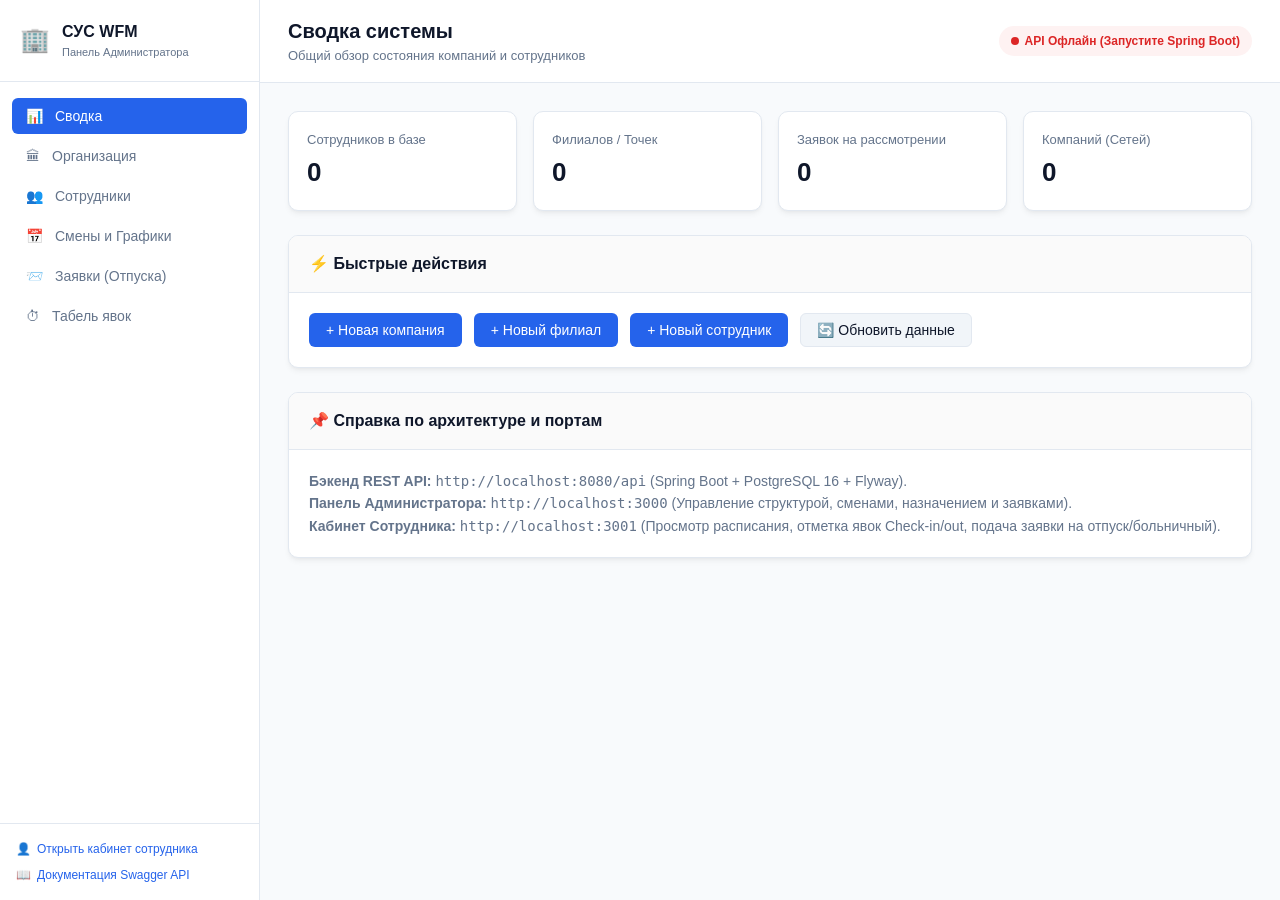
==== frontend/admin/index.html @ df0a139f "feat(ui): добавить Панель Администратора (порт 3000) и Кабинет Сотрудника (порт 3001) с поддержкой C" ====
<!DOCTYPE html>
<html lang="ru">
<head>
  <meta charset="UTF-8">
  <meta name="viewport" content="width=device-width, initial-scale=1.0">
  <title>СУС WFM • Панель Управления (Admin)</title>
  <link rel="stylesheet" href="style.css">
</head>
<body>

  <!-- Toast уведомления -->
  <div id="toast-container"></div>

  <!-- Боковая панель навигации -->
  <aside class="sidebar">
    <div class="brand">
      <div class="brand-icon">🏢</div>
      <div>
        <h1>СУС WFM</h1>
        <span>Панель Администратора</span>
      </div>
    </div>

    <nav class="nav-menu">
      <button class="nav-item active" data-section="dashboard">
        <span>📊</span> Сводка
      </button>
      <button class="nav-item" data-section="organization">
        <span>🏛</span> Организация
      </button>
      <button class="nav-item" data-section="employees">
        <span>👥</span> Сотрудники
      </button>
      <button class="nav-item" data-section="shifts">
        <span>📅</span> Смены и Графики
      </button>
      <button class="nav-item" data-section="requests">
        <span>📨</span> Заявки (Отпуска)
      </button>
      <button class="nav-item" data-section="attendance">
        <span>⏱</span> Табель явок
      </button>
    </nav>

    <div class="sidebar-footer">
      <a href="http://localhost:3001" target="_blank" class="sidebar-link">
        <span>👤</span> Открыть кабинет сотрудника
      </a>
      <a href="http://localhost:8080/swagger-ui.html" target="_blank" class="sidebar-link">
        <span>📖</span> Документация Swagger API
      </a>
    </div>
  </aside>

  <!-- Основная рабочая область -->
  <main class="content-area">
    <header class="top-header">
      <div class="header-title">
        <h2 id="current-page-title">Сводка системы</h2>
        <p id="current-page-subtitle">Общий обзор состояния компаний и сотрудников</p>
      </div>

      <div id="backend-status" class="status-badge offline">
        <span class="status-dot"></span>
        <span id="backend-status-text">Проверка связи...</span>
      </div>
    </header>

    <div class="page-container">

      <!-- 1. СВОДКА (DASHBOARD) -->
      <section id="section-dashboard" class="section active">
        <div class="stats-grid">
          <div class="stat-card">
            <div class="label">Сотрудников в базе</div>
            <div class="value" id="stat-employees-count">0</div>
          </div>
          <div class="stat-card">
            <div class="label">Филиалов / Точек</div>
            <div class="value" id="stat-branches-count">0</div>
          </div>
          <div class="stat-card">
            <div class="label">Заявок на рассмотрении</div>
            <div class="value" id="stat-requests-count">0</div>
          </div>
          <div class="stat-card">
            <div class="label">Компаний (Сетей)</div>
            <div class="value" id="stat-companies-count">0</div>
          </div>
        </div>

        <div class="panel">
          <div class="panel-header">
            <h3>⚡ Быстрые действия</h3>
          </div>
          <div class="panel-body" style="display: flex; gap: 12px; flex-wrap: wrap;">
            <button class="btn btn-primary" id="btn-quick-add-company">+ Новая компания</button>
            <button class="btn btn-primary" id="btn-quick-add-branch">+ Новый филиал</button>
            <button class="btn btn-primary" id="btn-quick-add-employee">+ Новый сотрудник</button>
            <button class="btn btn-secondary" id="btn-refresh-all">🔄 Обновить данные</button>
          </div>
        </div>

        <div class="panel">
          <div class="panel-header">
            <h3>📌 Справка по архитектуре и портам</h3>
          </div>
          <div class="panel-body" style="font-size: 14px; color: var(--text-muted); line-height: 1.6;">
            <p><strong>Бэкенд REST API:</strong> <code>http://localhost:8080/api</code> (Spring Boot + PostgreSQL 16 + Flyway).</p>
            <p><strong>Панель Администратора:</strong> <code>http://localhost:3000</code> (Управление структурой, сменами, назначением и заявками).</p>
            <p><strong>Кабинет Сотрудника:</strong> <code>http://localhost:3001</code> (Просмотр расписания, отметка явок Check-in/out, подача заявки на отпуск/больничный).</p>
          </div>
        </div>
      </section>

      <!-- 2. ОРГАНИЗАЦИЯ -->
      <section id="section-organization" class="section">
        <div class="grid-2">
          <!-- Компании -->
          <div class="panel">
            <div class="panel-header">
              <h3>Компании (Юрлица)</h3>
              <button class="btn btn-primary btn-sm" id="btn-add-company">+ Добавить</button>
            </div>
            <div class="panel-body table-responsive">
              <table class="data-table">
                <thead>
                  <tr>
                    <th>ID</th>
                    <th>Название</th>
                    <th>Действия</th>
                  </tr>
                </thead>
                <tbody id="companies-table-body">
                  <tr><td colspan="3" style="text-align: center;">Загрузка...</td></tr>
                </tbody>
              </table>
            </div>
          </div>

          <!-- Должности -->
          <div class="panel">
            <div class="panel-header">
              <h3>Справочник должностей</h3>
              <button class="btn btn-primary btn-sm" id="btn-add-position">+ Добавить</button>
            </div>
            <div class="panel-body table-responsive">
              <table class="data-table">
                <thead>
                  <tr>
                    <th>ID</th>
                    <th>Должность</th>
                    <th>Действия</th>
                  </tr>
                </thead>
                <tbody id="positions-table-body">
                  <tr><td colspan="3" style="text-align: center;">Загрузка...</td></tr>
                </tbody>
              </table>
            </div>
          </div>
        </div>

        <!-- Филиалы -->
        <div class="panel">
          <div class="panel-header">
            <h3>Филиалы компании</h3>
            <div style="display: flex; gap: 10px; align-items: center;">
              <select id="branch-company-select" class="form-control" style="width: auto;">
                <option value="">Выберите компанию...</option>
              </select>
              <button class="btn btn-primary btn-sm" id="btn-add-branch">+ Добавить филиал</button>
            </div>
          </div>
          <div class="panel-body table-responsive">
            <table class="data-table">
              <thead>
                <tr>
                  <th>ID</th>
                  <th>Название филиала</th>
                  <th>Адрес</th>
                  <th>Телефон</th>
                  <th>Статус</th>
                  <th>Действия</th>
                </tr>
              </thead>
              <tbody id="branches-table-body">
                <tr><td colspan="6" style="text-align: center;">Выберите компанию для просмотра филиалов</td></tr>
              </tbody>
            </table>
          </div>
        </div>
      </section>

      <!-- 3. СОТРУДНИКИ -->
      <section id="section-employees" class="section">
        <div class="panel">
          <div class="panel-header">
            <h3>Список сотрудников</h3>
            <div style="display: flex; gap: 10px;">
              <button class="btn btn-secondary btn-sm" id="btn-assign-employee-branch">🔗 Назначить в филиал</button>
              <button class="btn btn-primary btn-sm" id="btn-add-employee">+ Добавить сотрудника</button>
            </div>
          </div>
          <div class="panel-body table-responsive">
            <table class="data-table">
              <thead>
                <tr>
                  <th>ID</th>
                  <th>ФИО</th>
                  <th>Телефон</th>
                  <th>Дата найма</th>
                  <th>Статус</th>
                  <th>Назначения (Филиал / Должность)</th>
                  <th>Действия</th>
                </tr>
              </thead>
              <tbody id="employees-table-body">
                <tr><td colspan="7" style="text-align: center;">Загрузка списка...</td></tr>
              </tbody>
            </table>
          </div>
        </div>
      </section>

      <!-- 4. СМЕНЫ И ГРАФИКИ -->
      <section id="section-shifts" class="section">
        <div class="panel">
          <div class="panel-header">
            <h3>Управление расписанием и сменами</h3>
            <div style="display: flex; gap: 10px; align-items: center; flex-wrap: wrap;">
              <select id="schedule-branch-select" class="form-control" style="width: auto;">
                <option value="">Выберите филиал...</option>
              </select>
              <select id="schedule-list-select" class="form-control" style="width: auto;">
                <option value="">Выберите график...</option>
              </select>
              <button class="btn btn-secondary btn-sm" id="btn-create-schedule">+ Создать график</button>
              <button class="btn btn-primary btn-sm" id="btn-create-shift">+ Добавить смену</button>
            </div>
          </div>
          <div class="panel-body">
            <div id="shifts-list-container">
              <p style="color: var(--text-muted); text-align: center; padding: 20px;">
                Выберите филиал и график выше для просмотра и создания смен.
              </p>
            </div>
          </div>
        </div>
      </section>

      <!-- 5. ЗАЯВКИ (ОТПУСКА/БОЛЬНИЧНЫЕ) -->
      <section id="section-requests" class="section">
        <div class="panel">
          <div class="panel-header">
            <h3>Заявки сотрудников на согласование</h3>
            <div style="display: flex; gap: 8px;">
              <select id="filter-request-status" class="form-control" style="width: auto;">
                <option value="">Все статусы</option>
                <option value="PENDING" selected>Только на рассмотрении (PENDING)</option>
                <option value="APPROVED">Одобренные (APPROVED)</option>
                <option value="REJECTED">Отклоненные (REJECTED)</option>
              </select>
            </div>
          </div>
          <div class="panel-body table-responsive">
            <table class="data-table">
              <thead>
                <tr>
                  <th>ID</th>
                  <th>Сотрудник</th>
                  <th>Тип заявки</th>
                  <th>Период дат</th>
                  <th>Статус</th>
                  <th>Резолюция</th>
                  <th>Действие</th>
                </tr>
              </thead>
              <tbody id="requests-table-body">
                <tr><td colspan="7" style="text-align: center;">Загрузка заявок...</td></tr>
              </tbody>
            </table>
          </div>
        </div>
      </section>

      <!-- 6. ТАБЕЛЬ ЯВОК (SLICE / БЕСКОНЕЧНАЯ ПРОКРУТКА) -->
      <section id="section-attendance" class="section">
        <div class="panel">
          <div class="panel-header">
            <h3>Учёт явок и отработанного времени (План / Факт)</h3>
            <span class="badge badge-blue">ТРЕБОВАНИЕ ТЗ: Slice (Бесконечная прокрутка)</span>
          </div>
          <div class="panel-body table-responsive">
            <table class="data-table">
              <thead>
                <tr>
                  <th>ID</th>
                  <th>Сотрудник</th>
                  <th>План начало</th>
                  <th>План конец</th>
                  <th>Факт прихода</th>
                  <th>Факт ухода</th>
                  <th>Перерыв</th>
                  <th>Комментарий</th>
                </tr>
              </thead>
              <tbody id="attendance-table-body">
                <tr><td colspan="8" style="text-align: center;">Загрузка табеля...</td></tr>
              </tbody>
            </table>
            <div style="margin-top: 16px; text-align: center;">
              <button id="btn-load-more-attendance" class="btn btn-secondary" style="display: none;">
                ⬇ Загрузить ещё записи (Slice Next)
              </button>
            </div>
          </div>
        </div>
      </section>

    </div>
  </main>

  <!-- ================= МОДАЛЬНЫЕ ОКНА (NATIVE <dialog>) ================= -->

  <!-- Модалка: Новая компания -->
  <dialog id="modal-company">
    <div class="modal-header">
      <h4>Добавить новую компанию</h4>
      <button class="btn btn-secondary btn-sm btn-close-modal">✕</button>
    </div>
    <form id="form-company">
      <div class="modal-body">
        <div class="form-group">
          <label for="company-name">Название компании / сети *</label>
          <input type="text" id="company-name" class="form-control" required placeholder="Например: Coffee Like">
        </div>
      </div>
      <div class="modal-footer">
        <button type="button" class="btn btn-secondary btn-close-modal">Отмена</button>
        <button type="submit" class="btn btn-primary">Создать</button>
      </div>
    </form>
  </dialog>

  <!-- Модалка: Новый филиал -->
  <dialog id="modal-branch">
    <div class="modal-header">
      <h4>Добавить филиал компании</h4>
      <button class="btn btn-secondary btn-sm btn-close-modal">✕</button>
    </div>
    <form id="form-branch">
      <div class="modal-body">
        <div class="form-group">
          <label for="modal-branch-company-select">Компания *</label>
          <select id="modal-branch-company-select" class="form-control" required></select>
        </div>
        <div class="form-group">
          <label for="branch-name">Название филиала / точки *</label>
          <input type="text" id="branch-name" class="form-control" required placeholder="Например: Филиал Невский">
        </div>
        <div class="form-group">
          <label for="branch-address">Адрес *</label>
          <input type="text" id="branch-address" class="form-control" required placeholder="Невский пр-т, 45">
        </div>
        <div class="form-group">
          <label for="branch-phone">Телефон филиала</label>
          <input type="tel" id="branch-phone" class="form-control" placeholder="+79991234567">
        </div>
      </div>
      <div class="modal-footer">
        <button type="button" class="btn btn-secondary btn-close-modal">Отмена</button>
        <button type="submit" class="btn btn-primary">Создать филиал</button>
      </div>
    </form>
  </dialog>

  <!-- Модалка: Новая должность -->
  <dialog id="modal-position">
    <div class="modal-header">
      <h4>Добавить должность</h4>
      <button class="btn btn-secondary btn-sm btn-close-modal">✕</button>
    </div>
    <form id="form-position">
      <div class="modal-body">
        <div class="form-group">
          <label for="position-title">Название должности *</label>
          <input type="text" id="position-title" class="form-control" required placeholder="Например: Бариста, Повар, Менеджер">
        </div>
      </div>
      <div class="modal-footer">
        <button type="button" class="btn btn-secondary btn-close-modal">Отмена</button>
        <button type="submit" class="btn btn-primary">Добавить</button>
      </div>
    </form>
  </dialog>

  <!-- Модалка: Новый сотрудник -->
  <dialog id="modal-employee">
    <div class="modal-header">
      <h4>Новый сотрудник</h4>
      <button class="btn btn-secondary btn-sm btn-close-modal">✕</button>
    </div>
    <form id="form-employee">
      <div class="modal-body">
        <div class="form-group">
          <label for="emp-name">ФИО сотрудника *</label>
          <input type="text" id="emp-name" class="form-control" required placeholder="Иванов Иван Иванович">
        </div>
        <div class="form-group">
          <label for="emp-phone">Номер телефона (формат +7XXXXXXXXXX) *</label>
          <input type="tel" id="emp-phone" class="form-control" required pattern="^\+?[0-9]{10,15}$" placeholder="+79991234567">
        </div>
        <div class="form-group">
          <label for="emp-birth">Дата рождения</label>
          <input type="date" id="emp-birth" class="form-control">
        </div>
        <div class="form-group">
          <label for="emp-hire">Дата приема на работу *</label>
          <input type="date" id="emp-hire" class="form-control" required>
        </div>
      </div>
      <div class="modal-footer">
        <button type="button" class="btn btn-secondary btn-close-modal">Отмена</button>
        <button type="submit" class="btn btn-primary">Зарегистрировать</button>
      </div>
    </form>
  </dialog>

  <!-- Модалка: Назначение сотрудника в филиал -->
  <dialog id="modal-assign-employee">
    <div class="modal-header">
      <h4>Назначить сотрудника на филиал и должность</h4>
      <button class="btn btn-secondary btn-sm btn-close-modal">✕</button>
    </div>
    <form id="form-assign-employee">
      <div class="modal-body">
        <div class="form-group">
          <label for="assign-emp-id">Сотрудник *</label>
          <select id="assign-emp-id" class="form-control" required></select>
        </div>
        <div class="form-group">
          <label for="assign-branch-id">Филиал *</label>
          <select id="assign-branch-id" class="form-control" required></select>
        </div>
        <div class="form-group">
          <label for="assign-pos-id">Должность *</label>
          <select id="assign-pos-id" class="form-control" required></select>
        </div>
        <div class="form-group">
          <label for="assign-started-at">Дата начала *</label>
          <input type="date" id="assign-started-at" class="form-control" required>
        </div>
        <div class="form-group" style="display: flex; flex-direction: row; gap: 8px; align-items: center;">
          <input type="checkbox" id="assign-is-primary" checked>
          <label for="assign-is-primary" style="margin: 0; cursor: pointer;">Основная ставка (Primary)</label>
        </div>
      </div>
      <div class="modal-footer">
        <button type="button" class="btn btn-secondary btn-close-modal">Отмена</button>
        <button type="submit" class="btn btn-primary">Привязать ставку</button>
      </div>
    </form>
  </dialog>

  <!-- Модалка: Создание графика -->
  <dialog id="modal-schedule">
    <div class="modal-header">
      <h4>Создать график для филиала</h4>
      <button class="btn btn-secondary btn-sm btn-close-modal">✕</button>
    </div>
    <form id="form-schedule">
      <div class="modal-body">
        <div class="form-group">
          <label for="sched-branch-id">Филиал *</label>
          <select id="sched-branch-id" class="form-control" required></select>
        </div>
        <div class="form-group">
          <label for="sched-date-from">Дата начала (Date From) *</label>
          <input type="date" id="sched-date-from" class="form-control" required>
        </div>
        <div class="form-group">
          <label for="sched-date-to">Дата окончания (Date To) *</label>
          <input type="date" id="sched-date-to" class="form-control" required>
        </div>
      </div>
      <div class="modal-footer">
        <button type="button" class="btn btn-secondary btn-close-modal">Отмена</button>
        <button type="submit" class="btn btn-primary">Создать график</button>
      </div>
    </form>
  </dialog>

  <!-- Модалка: Создание смены -->
  <dialog id="modal-shift">
    <div class="modal-header">
      <h4>Добавить смену</h4>
      <button class="btn btn-secondary btn-sm btn-close-modal">✕</button>
    </div>
    <form id="form-shift">
      <div class="modal-body">
        <div class="form-group">
          <label for="shift-date">Дата смены *</label>
          <input type="date" id="shift-date" class="form-control" required>
        </div>
        <div class="grid-2">
          <div class="form-group">
            <label for="shift-time-from">Время начала *</label>
            <input type="time" id="shift-time-from" class="form-control" value="09:00" required>
          </div>
          <div class="form-group">
            <label for="shift-time-to">Время окончания *</label>
            <input type="time" id="shift-time-to" class="form-control" value="18:00" required>
          </div>
        </div>
        <div class="form-group">
          <label for="shift-break">Обеденный перерыв (минут)</label>
          <input type="number" id="shift-break" class="form-control" value="30" min="0" max="180">
        </div>
      </div>
      <div class="modal-footer">
        <button type="button" class="btn btn-secondary btn-close-modal">Отмена</button>
        <button type="submit" class="btn btn-primary">Создать смену</button>
      </div>
    </form>
  </dialog>

  <!-- Модалка: Назначение сотрудника на смену -->
  <dialog id="modal-assign-shift">
    <div class="modal-header">
      <h4>Назначить сотрудника на смену</h4>
      <button class="btn btn-secondary btn-sm btn-close-modal">✕</button>
    </div>
    <form id="form-assign-shift">
      <input type="hidden" id="assign-shift-id">
      <div class="modal-body">
        <p id="assign-shift-details" style="font-size: 13px; color: var(--text-muted);"></p>
        <div class="form-group">
          <label for="shift-assign-emp-id">Выберите сотрудника *</label>
          <select id="shift-assign-emp-id" class="form-control" required></select>
        </div>
      </div>
      <div class="modal-footer">
        <button type="button" class="btn btn-secondary btn-close-modal">Отмена</button>
        <button type="submit" class="btn btn-primary">Назначить</button>
      </div>
    </form>
  </dialog>

  <!-- Модалка: Аудит-лог смены -->
  <dialog id="modal-shift-logs" style="max-width: 640px;">
    <div class="modal-header">
      <h4>📜 Журнал изменений состава смены (Аудит-лог)</h4>
      <button class="btn btn-secondary btn-sm btn-close-modal">✕</button>
    </div>
    <div class="modal-body table-responsive">
      <table class="data-table">
        <thead>
          <tr>
            <th>Время</th>
            <th>Сотрудник</th>
            <th>Действие</th>
            <th>Кто изменил</th>
          </tr>
        </thead>
        <tbody id="shift-logs-table-body">
          <tr><td colspan="4" style="text-align: center;">Загрузка журнала...</td></tr>
        </tbody>
      </table>
    </div>
    <div class="modal-footer">
      <button type="button" class="btn btn-secondary btn-close-modal">Закрыть</button>
    </div>
  </dialog>

  <!-- Модалка: Рассмотрение заявки (Одобрить/Отклонить) -->
  <dialog id="modal-process-request">
    <div class="modal-header">
      <h4>Рассмотрение заявки на отсутствие</h4>
      <button class="btn btn-secondary btn-sm btn-close-modal">✕</button>
    </div>
    <form id="form-process-request">
      <input type="hidden" id="process-request-id">
      <div class="modal-body">
        <div id="process-request-info" style="font-size: 14px; background: #f8fafc; padding: 12px; border-radius: var(--radius-sm);"></div>
        <div class="form-group">
          <label for="process-decision">Решение *</label>
          <select id="process-decision" class="form-control" required>
            <option value="APPROVED">✅ Одобрить (сотрудник будет автоматически снят с конфликтующих смен)</option>
            <option value="REJECTED">❌ Отклонить</option>
          </select>
        </div>
        <div class="form-group">
          <label for="process-comment">Комментарий руководителя</label>
          <input type="text" id="process-comment" class="form-control" placeholder="Например: Согласовано с директором">
        </div>
      </div>
      <div class="modal-footer">
        <button type="button" class="btn btn-secondary btn-close-modal">Отмена</button>
        <button type="submit" class="btn btn-primary">Применить решение</button>
      </div>
    </form>
  </dialog>

  <script src="app.js"></script>
</body>
</html>
---- frontend/admin/style.css ----
:root {
  --primary: #2563eb;
  --primary-hover: #1d4ed8;
  --primary-light: #eff6ff;
  --success: #16a34a;
  --success-light: #f0fdf4;
  --warning: #d97706;
  --warning-light: #fffbeb;
  --danger: #dc2626;
  --danger-light: #fef2f2;
  --bg: #f8fafc;
  --surface: #ffffff;
  --border: #e2e8f0;
  --text-main: #0f172a;
  --text-muted: #64748b;
  --radius: 10px;
  --radius-sm: 6px;
  --shadow: 0 4px 6px -1px rgb(0 0 0 / 0.05), 0 2px 4px -2px rgb(0 0 0 / 0.05);
  --shadow-lg: 0 10px 15px -3px rgb(0 0 0 / 0.08), 0 4px 6px -4px rgb(0 0 0 / 0.05);
}

* {
  box-sizing: border-box;
  margin: 0;
  padding: 0;
}

body {
  font-family: -apple-system, BlinkMacSystemFont, "Segoe UI", Roboto, Helvetica, Arial, sans-serif;
  background-color: var(--bg);
  color: var(--text-main);
  line-height: 1.5;
  display: flex;
  min-height: 100vh;
}

/* Sidebar */
aside.sidebar {
  width: 260px;
  background: var(--surface);
  border-right: 1px solid var(--border);
  display: flex;
  flex-direction: column;
  flex-shrink: 0;
}

.brand {
  padding: 20px;
  display: flex;
  align-items: center;
  gap: 12px;
  border-bottom: 1px solid var(--border);
}

.brand-icon {
  font-size: 24px;
}

.brand h1 {
  font-size: 16px;
  font-weight: 700;
  color: var(--text-main);
}

.brand span {
  font-size: 11px;
  color: var(--text-muted);
  display: block;
}

nav.nav-menu {
  padding: 16px 12px;
  display: flex;
  flex-direction: column;
  gap: 4px;
  flex-grow: 1;
}

.nav-item {
  display: flex;
  align-items: center;
  gap: 12px;
  padding: 10px 14px;
  border-radius: var(--radius-sm);
  color: var(--text-muted);
  text-decoration: none;
  font-size: 14px;
  font-weight: 500;
  border: none;
  background: none;
  width: 100%;
  text-align: left;
  cursor: pointer;
  transition: all 0.15s ease;
}

.nav-item:hover {
  background: var(--primary-light);
  color: var(--primary);
}

.nav-item.active {
  background: var(--primary);
  color: #ffffff;
}

.sidebar-footer {
  padding: 16px;
  border-top: 1px solid var(--border);
  display: flex;
  flex-direction: column;
  gap: 8px;
  font-size: 12px;
}

.sidebar-link {
  color: var(--primary);
  text-decoration: none;
  display: flex;
  align-items: center;
  gap: 6px;
}

.sidebar-link:hover {
  text-decoration: underline;
}

/* Main Content Area */
main.content-area {
  flex-grow: 1;
  display: flex;
  flex-direction: column;
  overflow-y: auto;
}

header.top-header {
  background: var(--surface);
  border-bottom: 1px solid var(--border);
  padding: 16px 28px;
  display: flex;
  justify-content: space-between;
  align-items: center;
}

.header-title h2 {
  font-size: 20px;
  font-weight: 700;
}

.header-title p {
  font-size: 13px;
  color: var(--text-muted);
}

.status-badge {
  display: inline-flex;
  align-items: center;
  gap: 6px;
  padding: 6px 12px;
  border-radius: 9999px;
  font-size: 12px;
  font-weight: 600;
}

.status-badge.online {
  background: var(--success-light);
  color: var(--success);
}

.status-badge.offline {
  background: var(--danger-light);
  color: var(--danger);
}

.status-dot {
  width: 8px;
  height: 8px;
  border-radius: 50%;
  background: currentColor;
}

.page-container {
  padding: 28px;
  display: flex;
  flex-direction: column;
  gap: 24px;
}

/* Section visibility */
.section {
  display: none;
}

.section.active {
  display: flex;
  flex-direction: column;
  gap: 24px;
}

/* Stat Cards */
.stats-grid {
  display: grid;
  grid-template-columns: repeat(auto-fit, minmax(200px, 1fr));
  gap: 16px;
}

.stat-card {
  background: var(--surface);
  border: 1px solid var(--border);
  border-radius: var(--radius);
  padding: 18px;
  box-shadow: var(--shadow);
}

.stat-card .label {
  font-size: 13px;
  color: var(--text-muted);
  font-weight: 500;
}

.stat-card .value {
  font-size: 26px;
  font-weight: 700;
  color: var(--text-main);
  margin-top: 4px;
}

/* Cards & Panels */
.panel {
  background: var(--surface);
  border: 1px solid var(--border);
  border-radius: var(--radius);
  box-shadow: var(--shadow);
  overflow: hidden;
}

.panel-header {
  padding: 16px 20px;
  border-bottom: 1px solid var(--border);
  display: flex;
  justify-content: space-between;
  align-items: center;
  background: #fafafa;
}

.panel-header h3 {
  font-size: 16px;
  font-weight: 600;
}

.panel-body {
  padding: 20px;
}

/* Buttons */
.btn {
  display: inline-flex;
  align-items: center;
  justify-content: center;
  gap: 8px;
  padding: 8px 16px;
  border-radius: var(--radius-sm);
  font-size: 14px;
  font-weight: 500;
  cursor: pointer;
  border: 1px solid transparent;
  transition: all 0.15s ease;
  text-decoration: none;
}

.btn-primary {
  background: var(--primary);
  color: #ffffff;
}

.btn-primary:hover {
  background: var(--primary-hover);
}

.btn-secondary {
  background: #f1f5f9;
  color: var(--text-main);
  border-color: var(--border);
}

.btn-secondary:hover {
  background: #e2e8f0;
}

.btn-success {
  background: var(--success);
  color: #ffffff;
}

.btn-success:hover {
  filter: brightness(0.9);
}

.btn-danger {
  background: var(--danger);
  color: #ffffff;
}

.btn-danger:hover {
  filter: brightness(0.9);
}

.btn-sm {
  padding: 4px 10px;
  font-size: 12px;
}

/* Tables */
.table-responsive {
  overflow-x: auto;
}

table.data-table {
  width: 100%;
  border-collapse: collapse;
  text-align: left;
  font-size: 14px;
}

table.data-table th {
  background: #f8fafc;
  color: var(--text-muted);
  font-weight: 600;
  padding: 12px 16px;
  border-bottom: 1px solid var(--border);
  white-space: nowrap;
}

table.data-table td {
  padding: 14px 16px;
  border-bottom: 1px solid var(--border);
  vertical-align: middle;
}

table.data-table tr:hover td {
  background: #fdfdfd;
}

/* Badges */
.badge {
  display: inline-flex;
  padding: 3px 8px;
  border-radius: 4px;
  font-size: 12px;
  font-weight: 600;
}

.badge-green { background: #dcfce7; color: #15803d; }
.badge-yellow { background: #fef9c3; color: #a16207; }
.badge-red { background: #fee2e2; color: #b91c1c; }
.badge-blue { background: #dbeafe; color: #1d4ed8; }
.badge-gray { background: #f1f5f9; color: #475569; }

/* Grid columns layout */
.grid-2 {
  display: grid;
  grid-template-columns: repeat(auto-fit, minmax(320px, 1fr));
  gap: 20px;
}

/* Modals (Native <dialog>) */
dialog {
  border: 1px solid var(--border);
  border-radius: var(--radius);
  box-shadow: var(--shadow-lg);
  padding: 0;
  margin: auto;
  max-width: 520px;
  width: 90%;
  background: var(--surface);
}

dialog::backdrop {
  background: rgba(15, 23, 42, 0.4);
  backdrop-filter: blur(3px);
}

.modal-header {
  padding: 16px 20px;
  border-bottom: 1px solid var(--border);
  display: flex;
  justify-content: space-between;
  align-items: center;
}

.modal-header h4 {
  font-size: 16px;
  font-weight: 600;
}

.modal-body {
  padding: 20px;
  display: flex;
  flex-direction: column;
  gap: 16px;
}

.modal-footer {
  padding: 14px 20px;
  border-top: 1px solid var(--border);
  display: flex;
  justify-content: flex-end;
  gap: 10px;
  background: #fafafa;
}

/* Forms */
.form-group {
  display: flex;
  flex-direction: column;
  gap: 6px;
}

.form-group label {
  font-size: 13px;
  font-weight: 600;
  color: var(--text-main);
}

.form-control {
  padding: 8px 12px;
  border: 1px solid var(--border);
  border-radius: var(--radius-sm);
  font-size: 14px;
  background: #ffffff;
  color: var(--text-main);
  outline: none;
  transition: border-color 0.15s ease;
}

.form-control:focus {
  border-color: var(--primary);
  box-shadow: 0 0 0 2px var(--primary-light);
}

/* Form validation feedback */
.form-control:user-invalid {
  border-color: var(--danger);
}

/* Shift Cards */
.shift-card {
  border: 1px solid var(--border);
  border-radius: var(--radius-sm);
  padding: 14px;
  background: #ffffff;
  margin-bottom: 12px;
  display: flex;
  justify-content: space-between;
  align-items: center;
  transition: transform 0.1s ease;
}

.shift-card:hover {
  transform: translateY(-1px);
  box-shadow: var(--shadow);
}

.shift-info {
  display: flex;
  flex-direction: column;
  gap: 4px;
}

.shift-time {
  font-weight: 700;
  font-size: 15px;
  color: var(--primary);
}

.shift-meta {
  font-size: 13px;
  color: var(--text-muted);
}

.shift-employees-list {
  display: flex;
  flex-wrap: wrap;
  gap: 6px;
  margin-top: 6px;
}

/* Toast Container */
#toast-container {
  position: fixed;
  top: 20px;
  right: 20px;
  z-index: 9999;
  display: flex;
  flex-direction: column;
  gap: 10px;
}

.toast {
  background: #ffffff;
  border: 1px solid var(--border);
  border-radius: var(--radius-sm);
  padding: 12px 16px;
  box-shadow: var(--shadow-lg);
  font-size: 14px;
  display: flex;
  align-items: center;
  gap: 10px;
  min-width: 260px;
  animation: slideIn 0.2s ease-out;
}

.toast-success { border-left: 4px solid var(--success); }
.toast-danger { border-left: 4px solid var(--danger); }
.toast-info { border-left: 4px solid var(--primary); }

@keyframes slideIn {
  from { transform: translateX(100%); opacity: 0; }
  to { transform: translateX(0); opacity: 1; }
}
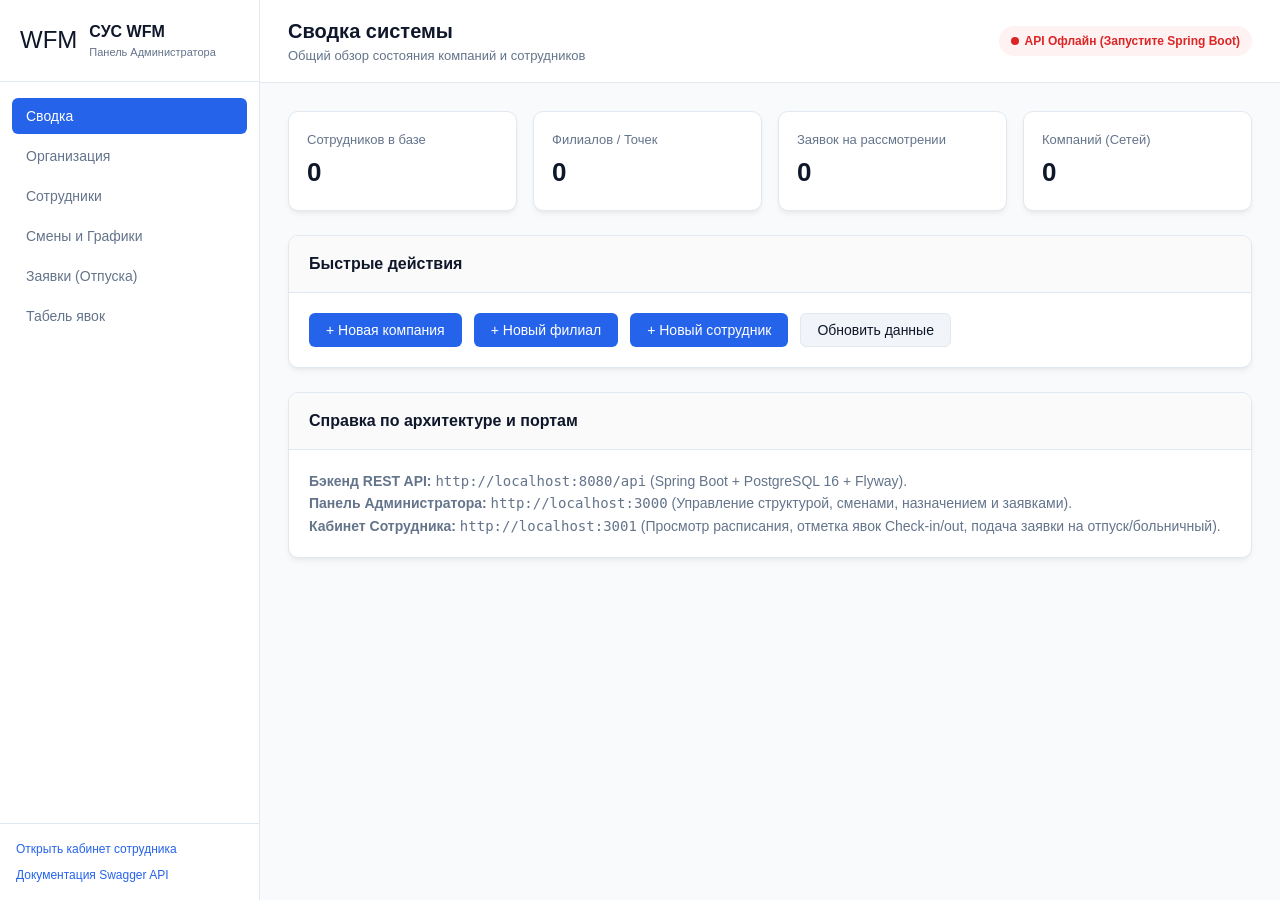
==== commit 271db751: "feat(lab1): complete audit fixes, clean frontends, update docs and report" ====
--- a/frontend/admin/index.html
+++ b/frontend/admin/index.html
@@ -14,7 +14,7 @@
   <!-- Боковая панель навигации -->
   <aside class="sidebar">
     <div class="brand">
-      <div class="brand-icon">🏢</div>
+      <div class="brand-icon">WFM</div>
       <div>
         <h1>СУС WFM</h1>
         <span>Панель Администратора</span>
@@ -23,31 +23,31 @@
 
     <nav class="nav-menu">
       <button class="nav-item active" data-section="dashboard">
-        <span>📊</span> Сводка
+        Сводка
       </button>
       <button class="nav-item" data-section="organization">
-        <span>🏛</span> Организация
+        Организация
       </button>
       <button class="nav-item" data-section="employees">
-        <span>👥</span> Сотрудники
+        Сотрудники
       </button>
       <button class="nav-item" data-section="shifts">
-        <span>📅</span> Смены и Графики
+        Смены и Графики
       </button>
       <button class="nav-item" data-section="requests">
-        <span>📨</span> Заявки (Отпуска)
+        Заявки (Отпуска)
       </button>
       <button class="nav-item" data-section="attendance">
-        <span>⏱</span> Табель явок
+        Табель явок
       </button>
     </nav>
 
     <div class="sidebar-footer">
       <a href="http://localhost:3001" target="_blank" class="sidebar-link">
-        <span>👤</span> Открыть кабинет сотрудника
+        Открыть кабинет сотрудника
       </a>
       <a href="http://localhost:8080/swagger-ui.html" target="_blank" class="sidebar-link">
-        <span>📖</span> Документация Swagger API
+        Документация Swagger API
       </a>
     </div>
   </aside>
@@ -91,19 +91,19 @@
 
         <div class="panel">
           <div class="panel-header">
-            <h3>⚡ Быстрые действия</h3>
+            <h3>Быстрые действия</h3>
           </div>
           <div class="panel-body" style="display: flex; gap: 12px; flex-wrap: wrap;">
             <button class="btn btn-primary" id="btn-quick-add-company">+ Новая компания</button>
             <button class="btn btn-primary" id="btn-quick-add-branch">+ Новый филиал</button>
             <button class="btn btn-primary" id="btn-quick-add-employee">+ Новый сотрудник</button>
-            <button class="btn btn-secondary" id="btn-refresh-all">🔄 Обновить данные</button>
+            <button class="btn btn-secondary" id="btn-refresh-all">Обновить данные</button>
           </div>
         </div>
 
         <div class="panel">
           <div class="panel-header">
-            <h3>📌 Справка по архитектуре и портам</h3>
+            <h3>Справка по архитектуре и портам</h3>
           </div>
           <div class="panel-body" style="font-size: 14px; color: var(--text-muted); line-height: 1.6;">
             <p><strong>Бэкенд REST API:</strong> <code>http://localhost:8080/api</code> (Spring Boot + PostgreSQL 16 + Flyway).</p>
@@ -198,7 +198,7 @@
           <div class="panel-header">
             <h3>Список сотрудников</h3>
             <div style="display: flex; gap: 10px;">
-              <button class="btn btn-secondary btn-sm" id="btn-assign-employee-branch">🔗 Назначить в филиал</button>
+              <button class="btn btn-secondary btn-sm" id="btn-assign-employee-branch">Назначить в филиал</button>
               <button class="btn btn-primary btn-sm" id="btn-add-employee">+ Добавить сотрудника</button>
             </div>
           </div>
@@ -550,7 +550,7 @@
   <!-- Модалка: Аудит-лог смены -->
   <dialog id="modal-shift-logs" style="max-width: 640px;">
     <div class="modal-header">
-      <h4>📜 Журнал изменений состава смены (Аудит-лог)</h4>
+      <h4>Журнал изменений состава смены (Аудит-лог)</h4>
       <button class="btn btn-secondary btn-sm btn-close-modal">✕</button>
     </div>
     <div class="modal-body table-responsive">
@@ -586,8 +586,8 @@
         <div class="form-group">
           <label for="process-decision">Решение *</label>
           <select id="process-decision" class="form-control" required>
-            <option value="APPROVED">✅ Одобрить (сотрудник будет автоматически снят с конфликтующих смен)</option>
-            <option value="REJECTED">❌ Отклонить</option>
+            <option value="APPROVED">Одобрить (сотрудник будет автоматически снят с конфликтующих смен)</option>
+            <option value="REJECTED">Отклонить</option>
           </select>
         </div>
         <div class="form-group">
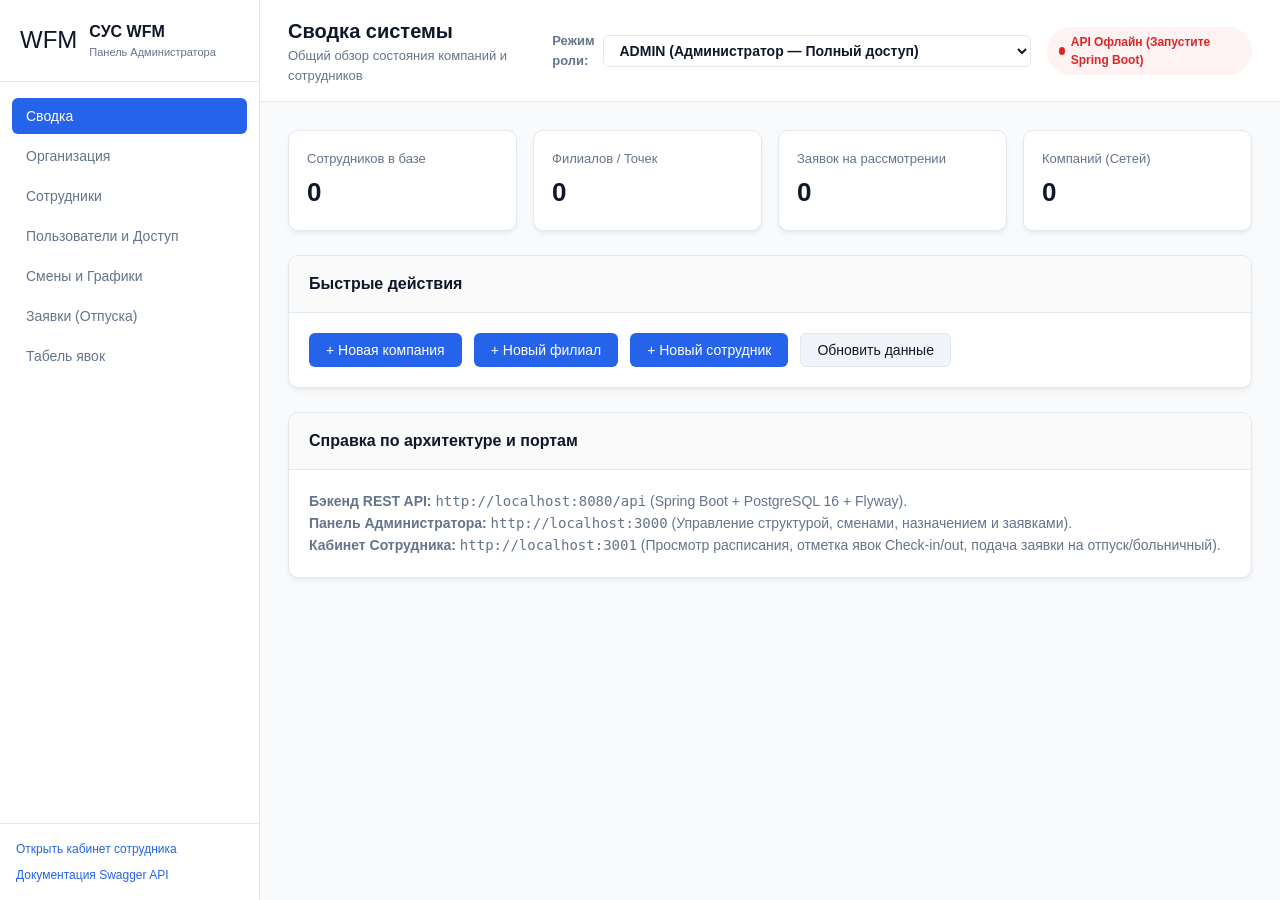
==== commit 6d260cea: "Fix assign modal branch loading, add rehire functionality and expand role portal" ====
--- a/frontend/admin/index.html
+++ b/frontend/admin/index.html
@@ -30,6 +30,9 @@
       </button>
       <button class="nav-item" data-section="employees">
         Сотрудники
+      </button>
+      <button class="nav-item" data-section="users">
+        Пользователи и Доступ
       </button>
       <button class="nav-item" data-section="shifts">
         Смены и Графики
@@ -60,9 +63,20 @@
         <p id="current-page-subtitle">Общий обзор состояния компаний и сотрудников</p>
       </div>
 
-      <div id="backend-status" class="status-badge offline">
-        <span class="status-dot"></span>
-        <span id="backend-status-text">Проверка связи...</span>
+      <div style="display: flex; align-items: center; gap: 16px;">
+        <div style="display: flex; align-items: center; gap: 8px;">
+          <label for="admin-role-select" style="font-size: 13px; font-weight: 600; color: var(--text-muted);">Режим роли:</label>
+          <select id="admin-role-select" class="form-control" style="width: auto; padding: 6px 12px; font-weight: 600; background: #fff; cursor: pointer;">
+            <option value="ADMIN">ADMIN (Администратор — Полный доступ)</option>
+            <option value="HR">HR (Кадры — Структура, Люди, Роли, Отпуска)</option>
+            <option value="MANAGER">MANAGER (Управляющий — Смены, Графики, Табель)</option>
+          </select>
+        </div>
+
+        <div id="backend-status" class="status-badge offline">
+          <span class="status-dot"></span>
+          <span id="backend-status-text">Проверка связи...</span>
+        </div>
       </div>
     </header>
 
@@ -211,12 +225,46 @@
                   <th>Телефон</th>
                   <th>Дата найма</th>
                   <th>Статус</th>
+                  <th>Учетная запись / Роль</th>
                   <th>Назначения (Филиал / Должность)</th>
                   <th>Действия</th>
                 </tr>
               </thead>
               <tbody id="employees-table-body">
-                <tr><td colspan="7" style="text-align: center;">Загрузка списка...</td></tr>
+                <tr><td colspan="8" style="text-align: center;">Загрузка списка...</td></tr>
+              </tbody>
+            </table>
+          </div>
+        </div>
+      </section>
+
+      <!-- ПОЛЬЗОВАТЕЛИ И ДОСТУП -->
+      <section id="section-users" class="section">
+        <div class="panel">
+          <div class="panel-header">
+            <div>
+              <h3>Учётные записи и системные роли</h3>
+              <p style="font-size: 13px; color: var(--text-muted); margin-top: 2px;">
+                Управление доступом к системе (0: ADMIN, 1: HR, 2: MANAGER, 3: EMPLOYEE)
+              </p>
+            </div>
+            <button class="btn btn-primary btn-sm" id="btn-add-user">+ Создать пользователя</button>
+          </div>
+          <div class="panel-body table-responsive">
+            <table class="data-table">
+              <thead>
+                <tr>
+                  <th>ID</th>
+                  <th>Логин</th>
+                  <th>Привязанный сотрудник</th>
+                  <th>Роль в системе</th>
+                  <th>Статус</th>
+                  <th>Создан</th>
+                  <th>Действия</th>
+                </tr>
+              </thead>
+              <tbody id="users-table-body">
+                <tr><td colspan="7" style="text-align: center;">Загрузка списка пользователей...</td></tr>
               </tbody>
             </table>
           </div>
@@ -311,7 +359,7 @@
             </table>
             <div style="margin-top: 16px; text-align: center;">
               <button id="btn-load-more-attendance" class="btn btn-secondary" style="display: none;">
-                ⬇ Загрузить ещё записи (Slice Next)
+                Загрузить ещё записи (Slice Next)
               </button>
             </div>
           </div>
@@ -419,10 +467,68 @@
           <label for="emp-hire">Дата приема на работу *</label>
           <input type="date" id="emp-hire" class="form-control" required>
         </div>
+
+        <div style="border-top: 1px solid var(--border); padding-top: 14px; margin-top: 6px;">
+          <div class="form-group" style="display: flex; flex-direction: row; gap: 8px; align-items: center;">
+            <input type="checkbox" id="emp-create-user-check">
+            <label for="emp-create-user-check" style="margin: 0; cursor: pointer; font-weight: 600;">Создать учетную запись сразу</label>
+          </div>
+          <div id="emp-user-fields" style="display: none; margin-top: 10px; flex-direction: column; gap: 10px;">
+            <div class="form-group">
+              <label for="emp-user-login">Логин пользователя</label>
+              <input type="text" id="emp-user-login" class="form-control" placeholder="Например: ivan_manager">
+            </div>
+            <div class="form-group">
+              <label for="emp-user-role">Роль в системе (0-3)</label>
+              <select id="emp-user-role" class="form-control">
+                <option value="3">3 — EMPLOYEE (Линейный сотрудник)</option>
+                <option value="2">2 — MANAGER (Управляющий филиалом / смены)</option>
+                <option value="1">1 — HR (Кадровый специалист)</option>
+                <option value="0">0 — ADMIN (Администратор системы)</option>
+              </select>
+            </div>
+          </div>
+        </div>
       </div>
       <div class="modal-footer">
         <button type="button" class="btn btn-secondary btn-close-modal">Отмена</button>
         <button type="submit" class="btn btn-primary">Зарегистрировать</button>
+      </div>
+    </form>
+  </dialog>
+
+  <!-- Модалка: Учётная запись и роль пользователя -->
+  <dialog id="modal-user">
+    <div class="modal-header">
+      <h4 id="modal-user-title">Учетная запись и системная роль</h4>
+      <button class="btn btn-secondary btn-sm btn-close-modal">✕</button>
+    </div>
+    <form id="form-user">
+      <input type="hidden" id="user-id">
+      <div class="modal-body">
+        <div class="form-group">
+          <label for="user-employee-id">Привязанный сотрудник</label>
+          <select id="user-employee-id" class="form-control">
+            <option value="">Без привязки (Системный аккаунт)</option>
+          </select>
+        </div>
+        <div class="form-group">
+          <label for="user-login">Логин *</label>
+          <input type="text" id="user-login" class="form-control" required minlength="3" maxlength="100" placeholder="Логин">
+        </div>
+        <div class="form-group">
+          <label for="user-role-select">Системная роль (0-3) *</label>
+          <select id="user-role-select" class="form-control" required>
+            <option value="3">3 — EMPLOYEE (Линейный сотрудник: график, явки, заявки)</option>
+            <option value="2">2 — MANAGER (Управляющий: графики смен, назначения, табель)</option>
+            <option value="1">1 — HR (Кадровый специалист: структура, сотрудники, доступ, отпуска)</option>
+            <option value="0">0 — ADMIN (Администратор: полный доступ ко всей системе)</option>
+          </select>
+        </div>
+      </div>
+      <div class="modal-footer">
+        <button type="button" class="btn btn-secondary btn-close-modal">Отмена</button>
+        <button type="submit" class="btn btn-primary" id="btn-submit-user">Сохранить</button>
       </div>
     </form>
   </dialog>
